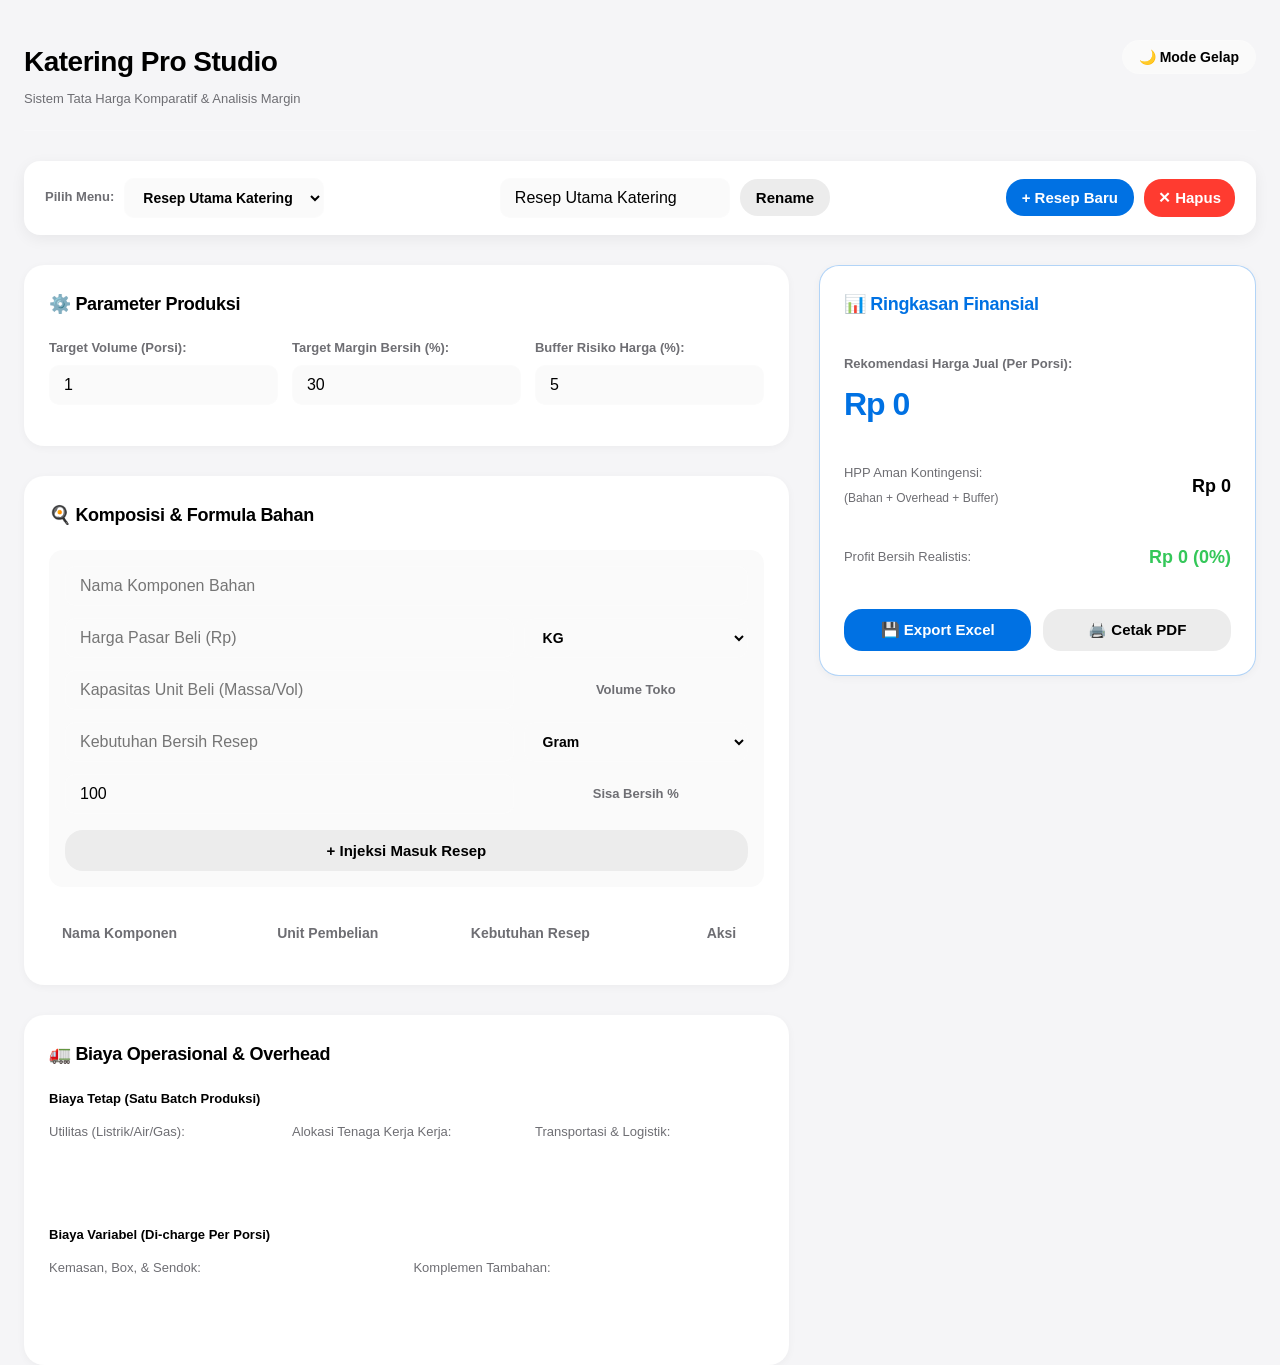
==== CATERING TOOLS/index.html @ 93f97143 "Add files via upload" ====
﻿<!DOCTYPE html>
<html lang="id">
<head>
    <meta charset="UTF-8">
    <meta name="viewport" content="width=device-width, initial-scale=1.0">
    <title>Katering Pro - Pricing Studio</title>
    
    <link rel="stylesheet" href="core.css">
    <link rel="manifest" href="manifest.json">
    <meta name="theme-color" content="#0071e3"> 
    
    <style>
        /* ======================================================================
           MINIMALIST ENTERPRISE LAYOUT & THEME ENGINE (CTO ARCHITECTURE)
           ====================================================================== */
        
        /* DARK MODE VARIABLES INJECTION */
        :root.dark-theme {
            --ios-bg-primary: #000000;
            --ios-bg-secondary: #1c1c1e;
            --ios-bg-tertiary: #2c2c2e;
            --ios-text-primary: #ffffff;
            --ios-text-secondary: #8e8e93;
            --glass-border: rgba(255,255,255,0.1);
            --shadow-sm: 0 2px 8px rgba(0,0,0,0.6);
            --shadow-xs: 0 1px 4px rgba(0,0,0,0.5);
            color-scheme: dark;
        }

        /* ENGINE ANTI-FLASH (Berjalan sebelum DOM selesai) */
        <script>
            const savedTheme = localStorage.getItem('katering-theme');
            const systemDark = window.matchMedia('(prefers-color-scheme: dark)').matches;
            if (savedTheme === 'dark' || (!savedTheme && systemDark)) {
                document.documentElement.classList.add('dark-theme');
            }
        </script>

        body { 
            background-color: var(--ios-bg-primary);
            color: var(--ios-text-primary);
            font-family: -apple-system, BlinkMacSystemFont, "Segoe UI", Roboto, Helvetica, Arial, sans-serif;
            padding-bottom: 40px; 
            margin: 0;
            transition: background-color 0.3s ease, color 0.3s ease;
        }
        
        header { 
            display: flex;
            justify-content: space-between;
            align-items: flex-start;
            padding: 40px 0 20px 0;
            border-bottom: 1px solid var(--glass-border);
            margin-bottom: 30px;
        }
        
        main { 
            max-width: 1280px; 
            margin: 0 auto; 
            padding: 0 24px; 
        }

        /* THEME TOGGLE BUTTON */
        .theme-toggle {
            background: var(--ios-bg-tertiary);
            border: 1px solid var(--glass-border);
            color: var(--ios-text-primary);
            padding: 8px 16px;
            border-radius: 20px;
            cursor: pointer;
            font-weight: 600;
            font-size: 14px;
            display: flex;
            align-items: center;
            gap: 6px;
            transition: all 0.2s ease;
        }
        .theme-toggle:hover {
            opacity: 0.8;
            border-color: var(--ios-accent);
        }

        /* MANAGED MULTI-RECIPE TOOLBAR */
        .recipe-control-bar { 
            background: var(--ios-bg-secondary); 
            padding: 16px 20px; 
            border-radius: 16px; 
            margin-bottom: 30px; 
            box-shadow: var(--shadow-sm);
            display: flex; 
            flex-wrap: wrap; 
            gap: 16px; 
            align-items: center; 
            justify-content: space-between;
            border: 1px solid var(--glass-border);
            transition: all 0.3s ease;
        }
        
        .flex-cluster { 
            display: flex; 
            gap: 10px; 
            align-items: center; 
        }
        
        .select-ios { 
            padding: 10px 14px; 
            border-radius: 10px; 
            border: 1px solid var(--glass-border); 
            background: var(--ios-bg-tertiary); 
            font-weight: 600;
            font-size: 14px;
            color: var(--ios-text-primary);
            outline: none;
            cursor: pointer;
            transition: all 0.2s ease;
        }
        .select-ios:focus {
            border-color: var(--ios-accent);
        }

        /* ASYMMETRIC APP WORKSPACE (16:9 STRATEGY) */
        .app-workspace {
            display: grid;
            grid-template-columns: 1.4fr 0.8fr;
            gap: 30px;
            align-items: start;
        }

        .left-data-track {
            display: flex;
            flex-direction: column;
            gap: 30px;
        }

        .right-dashboard-track {
            position: sticky;
            top: 30px;
        }

        /* RE-ARCHITECTED ELEMENTS */
        .card {
            background: var(--ios-bg-secondary);
            border-radius: 20px;
            padding: 24px;
            box-shadow: var(--shadow-xs);
            border: 1px solid var(--glass-border);
            transition: all 0.3s ease;
        }

        .card-title {
            font-size: 18px;
            font-weight: 700;
            letter-spacing: -0.3px;
            margin-top: 0;
            margin-bottom: 20px;
            color: var(--ios-text-primary);
            display: flex;
            align-items: center;
            gap: 8px;
        }

        .form-group { 
            display: flex; 
            flex-direction: column; 
            gap: 6px; 
            margin-bottom: 16px; 
        }
        
        .form-bahan { 
            display: flex;
            flex-direction: column;
            gap: 12px; 
            margin-bottom: 20px; 
            background: var(--ios-bg-tertiary);
            padding: 16px;
            border-radius: 14px;
            transition: all 0.3s ease;
        }

        .input-row-grid {
            display: grid;
            grid-template-columns: 2fr 1fr;
            gap: 10px;
        }
        
        /* DATA TABLE RESPONSIVE ENGINE */
        .table-container {
            overflow-x: auto;
            margin-top: 15px;
            border-radius: 12px;
            border: 1px solid var(--glass-border);
        }

        table { 
            width: 100%; 
            border-collapse: collapse; 
            font-size: 14px; 
            background: var(--ios-bg-secondary);
        }
        
        th, td { 
            padding: 14px 12px; 
            text-align: left; 
            border-bottom: 1px solid var(--glass-border); 
        }
        
        th { 
            font-weight: 600; 
            color: var(--ios-text-secondary);
        }

        /* FIX INPUT TEXT WARNA DI DARK MODE */
        input.input {
            background: var(--ios-bg-tertiary);
            color: var(--ios-text-primary);
            border: 1px solid var(--glass-border);
            padding: 10px 14px;
            border-radius: 10px;
            outline: none;
            transition: border-color 0.2s;
        }
        input.input:focus { border-color: var(--ios-accent); }
        
        /* FINANCIAL METRICS DISPLAY */
        .metric-block {
            padding: 16px 0;
            border-bottom: 1px solid var(--glass-border);
        }
        .metric-block:last-of-type {
            border-bottom: none;
        }
        
        .hasil-text { 
            font-size: 32px; 
            font-weight: 800; 
            color: var(--ios-accent); 
            letter-spacing: -1px;
            margin-top: 4px;
        }
        
        .action-btn { 
            border: none; 
            padding: 8px 12px; 
            border-radius: 8px; 
            cursor: pointer; 
            font-size: 13px; 
            font-weight: 600;
            transition: opacity 0.2s;
        }
        .action-btn:hover { opacity: 0.8; }
        .btn-edit { background-color: var(--ios-warning); color: white; margin-right: 4px; }
        .btn-delete { background-color: var(--ios-danger); color: white; }

        /* GRID INPUT SPESIFIK OVERHEAD */
        .overhead-subgrid {
            display: grid;
            grid-template-columns: repeat(auto-fit, minmax(200px, 1fr));
            gap: 14px;
        }
        
        /* RESPONSIVE ENGINE */
        @media (max-width: 992px) {
            .app-workspace { grid-template-columns: 1fr; gap: 24px; }
            .right-dashboard-track { position: static; }
        }

        @media (max-width: 600px) {
            header { flex-direction: column; gap: 15px; padding: 30px 0 15px 0; margin-bottom: 15px; }
            main { padding: 0 16px; }
            .recipe-control-bar { padding: 12px; border-radius: 12px; gap: 10px; }
            .flex-cluster { width: 100%; justify-content: space-between; }
            .flex-cluster input { flex: 1; }
            .card { padding: 16px; border-radius: 16px; }
            .hasil-text { font-size: 26px; }
        }

        /* STYLE PRINT REPORT UTUH */
        @media print {
            body { background: white; color: black; }
            header, .recipe-control-bar, .left-data-track, #btnTambahBahan, .btn, .action-btn, .form-bahan, .theme-toggle {
                display: none !important;
            }
            .right-dashboard-track { position: static; width: 100% !important; }
            .card { border: none !important; box-shadow: none !important; padding: 0 !important; background: white !important; }
            .print-report-view { display: block !important; }
            table { width: 100% !important; border: 1px solid #000; margin-top: 15px; background: white !important;}
            th, td { border: 1px solid #000 !important; padding: 8px !important; color: black !important; }
        }
        .print-report-view { display: none; }
    </style>
</head>
<body>

    <main>
        <header>
            <div>
                <h1 class="h1" style="margin: 0 0 4px 0; font-size: 28px; font-weight: 800; letter-spacing: -0.5px;">Katering Pro Studio</h1>
                <p class="caption" style="margin: 0; color: var(--ios-text-secondary);">Sistem Tata Harga Komparatif & Analisis Margin</p>
            </div>
            <button class="theme-toggle" onclick="toggleThemeCore()" id="btnThemeToggle">
                🌙 Mode Gelap
            </button>
        </header>

        <div class="recipe-control-bar" id="recipeBar">
            <div class="flex-cluster">
                <span class="caption" style="font-weight: 700; color: var(--ios-text-secondary);">Pilih Menu:</span>
                <select id="recipeSelector" class="select-ios" onchange="switchRecipeUI()"></select>
            </div>
            <div class="flex-cluster">
                <input type="text" id="recipeNameInput" class="input" placeholder="Ganti nama resep" style="margin-bottom: 0;">
                <button class="btn btn-secondary tap" onclick="renameRecipeUI()" style="padding: 10px 16px;">Rename</button>
            </div>
            <div class="flex-cluster">
                <button class="btn btn-primary tap" onclick="createNewRecipeUI()" style="padding: 10px 16px;">+ Resep Baru</button>
                <button class="btn tap" style="background: var(--ios-danger); color:white; padding: 10px 14px;" onclick="deleteRecipeUI()">✕ Hapus</button>
            </div>
        </div>

        <div class="app-workspace">
            
            <div class="left-data-track">
                <section id="konfigurasi" class="card">
                    <h2 class="card-title">⚙️ Parameter Produksi</h2>
                    <div class="overhead-subgrid">
                        <div class="form-group">
                            <label class="caption" style="font-weight: 600;">Target Volume (Porsi):</label>
                            <input type="number" class="input" id="inputPorsi" value="1" min="1" oninput="updateConfigLive()">
                        </div>
                        <div class="form-group">
                            <label class="caption" style="font-weight: 600;">Target Margin Bersih (%):</label>
                            <input type="number" class="input" id="inputMargin" value="30" min="0" oninput="updateConfigLive()">
                        </div>
                        <div class="form-group">
                            <label class="caption" style="font-weight: 600;">Buffer Risiko Harga (%):</label>
                            <input type="number" class="input" id="inputBuffer" value="5" min="0" oninput="updateConfigLive()">
                        </div>
                    </div>
                </section>

                <section id="bahan-baku" class="card">
                    <h2 class="card-title">🍳 Komposisi & Formula Bahan</h2>
                    <div class="form-bahan">
                        <div class="form-group" style="margin-bottom: 0;">
                            <input type="text" class="input" id="namaBahan" placeholder="Nama Komponen Bahan">
                        </div>
                        <div class="input-row-grid">
                            <input type="number" class="input" id="hargaBeli" placeholder="Harga Pasar Beli (Rp)" style="margin-bottom: 0;">
                            <select id="satuanBeli" class="select-ios">
                                <option value="kg">KG</option>
                                <option value="gr">Gram</option>
                                <option value="l">Liter</option>
                                <option value="ml">ML</option>
                                <option value="pcs">Pcs</option>
                            </select>
                        </div>
                        <div class="input-row-grid">
                            <input type="number" class="input" id="beratBeli" placeholder="Kapasitas Unit Beli (Massa/Vol)" style="margin-bottom: 0;">
                            <span class="caption" style="align-self: center; font-weight: 700; text-align: center; color: var(--ios-text-secondary);">Volume Toko</span>
                        </div>
                        <div class="input-row-grid">
                            <input type="number" class="input" id="beratDipakai" placeholder="Kebutuhan Bersih Resep" style="margin-bottom: 0;">
                            <select id="satuanPakai" class="select-ios">
                                <option value="gr">Gram</option>
                                <option value="kg">KG</option>
                                <option value="ml">ML</option>
                                <option value="l">Liter</option>
                                <option value="pcs">Pcs</option>
                            </select>
                        </div>
                        <div class="input-row-grid">
                            <input type="number" class="input" id="yieldBahan" placeholder="Yield Faktor (%)" value="100" style="margin-bottom: 0;">
                            <span class="caption" style="align-self: center; font-weight: 700; text-align: center; color: var(--ios-text-secondary);">Sisa Bersih %</span>
                        </div>
                        <button class="btn btn-secondary tap" onclick="tambahBahanUI()" id="btnTambahBahan" style="padding: 12px; font-weight: 700; margin-top: 4px;">+ Injeksi Masuk Resep</button>
                    </div>
                    
                    <div class="table-container">
                        <table>
                            <thead>
                                <tr>
                                    <th>Nama Komponen</th>
                                    <th>Unit Pembelian</th>
                                    <th>Kebutuhan Resep</th>
                                    <th style="text-align: center;">Aksi</th>
                                </tr>
                            </thead>
                            <tbody id="listBahanBody"></tbody>
                        </table>
                    </div>
                </section>

                <section id="overhead" class="card">
                    <h2 class="card-title">🚛 Biaya Operasional & Overhead</h2>
                    <div style="margin-bottom: 20px;">
                        <p class="caption" style="font-weight: 700; color: var(--ios-text-primary); margin-bottom: 12px;">Biaya Tetap (Satu Batch Produksi)</p>
                        <div class="overhead-subgrid">
                            <div class="form-group">
                                <label class="caption">Utilitas (Listrik/Air/Gas):</label>
                                <input type="number" class="input" id="ovhListrik" oninput="updateOverheadLive()">
                            </div>
                            <div class="form-group">
                                <label class="caption">Alokasi Tenaga Kerja Kerja:</label>
                                <input type="number" class="input" id="ovhTenaga" oninput="updateOverheadLive()">
                            </div>
                            <div class="form-group">
                                <label class="caption">Transportasi & Logistik:</label>
                                <input type="number" class="input" id="ovhTransport" oninput="updateOverheadLive()">
                            </div>
                        </div>
                    </div>
                    <div>
                        <p class="caption" style="font-weight: 700; color: var(--ios-text-primary); margin-bottom: 12px;">Biaya Variabel (Di-charge Per Porsi)</p>
                        <div class="overhead-subgrid">
                            <div class="form-group">
                                <label class="caption">Kemasan, Box, & Sendok:</label>
                                <input type="number" class="input" id="ovhKemasan" oninput="updateOverheadLive()">
                            </div>
                            <div class="form-group">
                                <label class="caption">Komplemen Tambahan:</label>
                                <input type="number" class="input" id="ovhLain" oninput="updateOverheadLive()">
                            </div>
                        </div>
                    </div>
                </section>
                
            </div>

            <div class="right-dashboard-track">
                <section id="dashboard-hasil" class="card" style="border: 1px solid rgba(0, 113, 227, 0.3);">
                    <h2 class="card-title" style="color: var(--ios-accent);">📊 Ringkasan Finansial</h2>
                    <div class="metric-block">
                        <p class="caption" style="margin: 0; font-weight: 600;">Rekomendasi Harga Jual (Per Porsi):</p>
                        <div id="hasilHargaJual" class="hasil-text">Rp 0</div>
                    </div>
                    <div class="metric-block" style="display: flex; justify-content: space-between; align-items: center;">
                        <div>
                            <p class="caption" style="margin: 0;">HPP Aman Kontingensi:</p>
                            <span style="font-size: 12px; color: var(--ios-text-secondary);">(Bahan + Overhead + Buffer)</span>
                        </div>
                        <div id="hasilHPPAman" style="font-size: 18px; font-weight: 700; color: var(--ios-text-primary);">Rp 0</div>
                    </div>
                    <div class="metric-block" style="display: flex; justify-content: space-between; align-items: center;">
                        <p class="caption" style="margin: 0;">Profit Bersih Realistis:</p>
                        <div id="hasilProfit" style="font-size: 18px; font-weight: 700; color: var(--ios-success);">Rp 0</div>
                    </div>
                    <div style="display: grid; grid-template-columns: 1fr 1fr; gap: 12px; margin-top: 20px;">
                        <button class="btn btn-primary tap" onclick="AppController.exportKeExcel()" style="padding: 12px; font-weight: 600;">💾 Export Excel</button>
                        <button class="btn btn-secondary tap" onclick="triggerPDFPrint()" style="padding: 12px; font-weight: 600;">🖨️ Cetak PDF</button>
                    </div>

                    <div class="print-report-view">
                        <hr style="border: 1px dashed #000; margin: 30px 0 20px 0;">
                        <h2 style="font-size: 20px; font-weight: 800; margin: 0 0 4px 0;">LAPORAN REKOMENDASI PRICING</h2>
                        <p id="pName" style="margin: 4px 0; font-weight: 600;"></p>
                        <p id="pTarget" style="margin: 4px 0; color: #333;"></p>
                        <table>
                            <thead>
                                <tr>
                                    <th>Komponen Baku</th>
                                    <th>Kebutuhan Bersih</th>
                                    <th>Subtotal Cost</th>
                                </tr>
                            </thead>
                            <tbody id="printTableBody"></tbody>
                        </table>
                    </div>
                </section>
            </div>
            
        </div>
    </main>

    <script src="script.js"></script>
    
    <script>
        function updateThemeButtonUI() {
            const isDark = document.documentElement.classList.contains('dark-theme');
            document.getElementById('btnThemeToggle').innerHTML = isDark ? '☀️ Mode Terang' : '🌙 Mode Gelap';
        }

        function toggleThemeCore() {
            const isDark = document.documentElement.classList.toggle('dark-theme');
            localStorage.setItem('katering-theme', isDark ? 'dark' : 'light');
            updateThemeButtonUI();
        }

        // Initialize button text on DOM Load
        window.addEventListener('DOMContentLoaded', updateThemeButtonUI);
    </script>

    <script>
        function updateConfigLive() {
            AppController.updateKonfigurasi('targetPorsi', document.getElementById('inputPorsi').value);
            AppController.updateKonfigurasi('margin', document.getElementById('inputMargin').value);
            AppController.updateKonfigurasi('buffer', document.getElementById('inputBuffer').value);
            renderHasil();
        }

        function updateOverheadLive() {
            AppController.updateOverhead('tetap', 'listrikGas', document.getElementById('ovhListrik').value);
            AppController.updateOverhead('tetap', 'tenagaKerja', document.getElementById('ovhTenaga').value);
            AppController.updateOverhead('tetap', 'transport', document.getElementById('ovhTransport').value);
            AppController.updateOverhead('variabel', 'kemasan', document.getElementById('ovhKemasan').value);
            AppController.updateOverhead('variabel', 'lainLain', document.getElementById('ovhLain').value);
            renderHasil();
        }

        function syncRecipeSelectors() {
            const selector = document.getElementById('recipeSelector');
            selector.innerHTML = '';
            AppState.recipes.forEach(r => {
                const opt = document.createElement('option');
                opt.value = r.id;
                opt.innerText = r.namaResep;
                if(r.id === AppState.currentRecipeId) opt.selected = true;
                selector.appendChild(opt);
            });
            const active = CateringEngine.getLiveRecipe();
            document.getElementById('recipeNameInput').value = active.namaResep;
        }

        async function switchRecipeUI() {
            const id = document.getElementById('recipeSelector').value;
            await AppController.pindahResep(id);
            loadActiveRecipeToForm();
        }

        async function createNewRecipeUI() {
            const nama = prompt("Masukkan Nama Menu/Resep Baru:");
            if(!nama) return;
            await AppController.tambahResepBaru(nama);
            loadActiveRecipeToForm();
        }

        async function renameRecipeUI() {
            const nama = document.getElementById('recipeNameInput').value;
            if(!nama) return alert("Nama resep tidak boleh kosong!");
            await AppController.ubahNamaResepAktif(nama);
            syncRecipeSelectors();
        }

        async function deleteRecipeUI() {
            if(confirm("Yakin ingin menghapus seluruh data resep ini? Data tidak bisa dikembalikan.")) {
                await AppController.hapusResepAktif();
                loadActiveRecipeToForm();
            }
        }

        function loadActiveRecipeToForm() {
            const r = CateringEngine.getLiveRecipe();
            
            document.getElementById('inputPorsi').value = r.konfigurasi.targetPorsi;
            document.getElementById('inputMargin').value = r.konfigurasi.margin;
            document.getElementById('inputBuffer').value = r.konfigurasi.buffer;
            
            document.getElementById('ovhListrik').value = r.overhead.tetap.listrikGas;
            document.getElementById('ovhTenaga').value = r.overhead.tetap.tenagaKerja;
            document.getElementById('ovhTransport').value = r.overhead.tetap.transport;
            document.getElementById('ovhKemasan').value = r.overhead.variabel.kemasan;
            document.getElementById('ovhLain').value = r.overhead.variabel.lainLain;

            syncRecipeSelectors();
            renderTabelBahan();
            renderHasil();
        }

        function renderTabelBahan() {
            const tbody = document.getElementById('listBahanBody');
            tbody.innerHTML = '';
            const r = CateringEngine.getLiveRecipe();

            r.bahanBaku.forEach(item => {
                const subtotal = CateringEngine.hitungSubtotalBahan(item);
                const tr = document.createElement('tr');
                tr.innerHTML = `
                    <td><strong>${item.nama}</strong><br><span style="font-size:12px; color:var(--ios-accent); font-weight:600;">Cost: ${Utils.formatRupiah(subtotal)}</span></td>
                    <td class="caption">${Utils.formatRupiah(item.hargaBeli)}<br>/ ${item.beratBeli} ${item.satuanBeli.toUpperCase()}</td>
                    <td class="caption">${item.beratDipakai} ${item.satuanPakai.toUpperCase()}<br>Yield ${item.yieldFactor}%</td>
                    <td style="text-align:center; vertical-align:middle;">
                        <button onclick="editBahanUI('${item.id}')" class="action-btn btn-edit tap">✎</button>
                        <button onclick="hapusBahanUI('${item.id}')" class="action-btn btn-delete tap">✕</button>
                    </td>
                `;
                tbody.appendChild(tr);
            });
        }

        async function tambahBahanUI() {
            const nama = document.getElementById('namaBahan').value;
            const hrg = document.getElementById('hargaBeli').value;
            const beratBeli = document.getElementById('beratBeli').value;
            const satBeli = document.getElementById('satuanBeli').value;
            const beratPakai = document.getElementById('beratDipakai').value;
            const satPakai = document.getElementById('satuanPakai').value;
            const yld = document.getElementById('yieldBahan').value;

            if(!nama || hrg <= 0 || beratBeli <= 0 || beratPakai <= 0) return alert("Lengkapi data form secara valid!");

            await AppController.tambahBahanBaku(nama, hrg, beratBeli, satBeli, beratPakai, satPakai, yld);
            
            document.getElementById('namaBahan').value = '';
            document.getElementById('hargaBeli').value = '';
            document.getElementById('beratBeli').value = '';
            document.getElementById('beratDipakai').value = '';
            document.getElementById('yieldBahan').value = '100';

            renderTabelBahan();
            renderHasil();
        }

        async function hapusBahanUI(id) {
            await AppController.hapusBahanBaku(id);
            renderTabelBahan();
            renderHasil();
        }

        async function editBahanUI(id) {
            const r = CateringEngine.getLiveRecipe();
            const item = r.bahanBaku.find(b => b.id === id);
            if(!item) return;

            document.getElementById('namaBahan').value = item.nama;
            document.getElementById('hargaBeli').value = item.hargaBeli;
            document.getElementById('beratBeli').value = item.beratBeli;
            document.getElementById('satuanBeli').value = item.satuanBeli;
            document.getElementById('beratDipakai').value = item.beratDipakai;
            document.getElementById('satuanPakai').value = item.satuanPakai;
            document.getElementById('yieldBahan').value = item.yieldFactor;

            await AppController.hapusBahanBaku(id);
            renderTabelBahan();
            renderHasil();
            document.getElementById('namaBahan').focus();
        }

        function renderHasil() {
            const hasil = CateringEngine.kalkulasiTotal();
            document.getElementById('hasilHargaJual').innerText = Utils.formatRupiah(hasil.hargaJualFinal);
            document.getElementById('hasilHPPAman').innerText = Utils.formatRupiah(hasil.hppAmanPerPorsi);
            document.getElementById('hasilProfit').innerText = Utils.formatRupiah(hasil.profitPerPorsi) + " (" + hasil.persentaseProfitReal + "%)";
        }

        function triggerPDFPrint() {
            const r = CateringEngine.getLiveRecipe();
            document.getElementById('pName').innerText = `Menu Resep: ${r.namaResep}`;
            document.getElementById('pTarget').innerText = `Target Produksi Batch: ${r.konfigurasi.targetPorsi} Porsi`;
            
            const printTbody = document.getElementById('printTableBody');
            printTbody.innerHTML = '';
            r.bahanBaku.forEach(b => {
                const tr = document.createElement('tr');
                tr.innerHTML = `
                    <td><b>${b.nama}</b></td>
                    <td>${b.beratDipakai} ${b.satuanPakai.toUpperCase()} (Yield ${b.yieldFactor}%)</td>
                    <td>${Utils.formatRupiah(CateringEngine.hitungSubtotalBahan(b))}</td>
                `;
                printTbody.appendChild(tr);
            });
            window.print();
        }

        window.onload = async function() {
            await AppController.init();
            loadActiveRecipeToForm();
        };
    </script>
    <script>
        if ('serviceWorker' in navigator) {
            window.addEventListener('load', () => {
                navigator.serviceWorker.register('/sw.js')
                    .then(reg => console.log('Service Worker Standby. Mode Offline Aktif!'))
                    .catch(err => console.error('Service Worker Gagal dimuat.', err));
            });
        }
    </script>
</body>
</html>
---- CATERING TOOLS/core.css ----
﻿/* =========================================================
   CORE ENGINE CSS
   Next Generation UI/UX System Architecture
========================================================= */

/* ==========================
   ROOT DESIGN TOKENS
========================== */

:root{

    /* COLORS */

    --ios-bg-primary:#f5f5f7;
    --ios-bg-secondary:#ffffff;
    --ios-bg-tertiary:#fafafa;

    --ios-text-primary:#000000;
    --ios-text-secondary:#6e6e73;
    --ios-text-muted:#9b9b9f;

    --ios-accent:#0071e3;
    --ios-accent-hover:#1a82f0;

    --ios-success:#34c759;
    --ios-warning:#ff9500;
    --ios-danger:#ff3b30;

    /* GLASS */

    --glass-bg:rgba(255,255,255,0.45);
    --glass-border:rgba(255,255,255,0.18);
    --glass-blur:25px;

    /* SHADOW */

    --shadow-xs:0 2px 8px rgba(0,0,0,0.04);
    --shadow-sm:0 4px 15px rgba(0,0,0,0.06);
    --shadow-md:0 8px 24px rgba(0,0,0,0.08);
    --shadow-lg:0 15px 40px rgba(0,0,0,0.12);

    /* BORDER */

    --radius-xs:8px;
    --radius-sm:14px;
    --radius-md:22px;
    --radius-lg:30px;
    --radius-xl:42px;

    /* ANIMATION */

    --speed-fast:120ms;
    --speed-normal:260ms;
    --speed-slow:500ms;

    --ease-fluid:cubic-bezier(0.25,0.8,0.25,1);

}

/* ==========================
   DARK MODE ENGINE
========================== */

[data-theme="dark"]{

    --ios-bg-primary:#000000;
    --ios-bg-secondary:#121212;
    --ios-bg-tertiary:#1a1a1a;

    --ios-text-primary:#ffffff;
    --ios-text-secondary:#b0b0b5;
    --ios-text-muted:#7d7d82;

    --glass-bg:rgba(30,30,30,0.4);

}

/* ==========================
   RESET ENGINE
========================== */

*{
    margin:0;
    padding:0;
    box-sizing:border-box;
    -webkit-tap-highlight-color:transparent;
}

body{

    background:var(--ios-bg-primary);
    color:var(--ios-text-primary);

    font-family:
    Inter,
    SF Pro Display,
    -apple-system,
    BlinkMacSystemFont,
    sans-serif;

    line-height:1.6;
}

/* ==========================
   TYPOGRAPHY ENGINE
========================== */

.h1{
    font-size:48px;
    font-weight:700;
    letter-spacing:-1px;
}

.h2{
    font-size:36px;
    font-weight:650;
}

.h3{
    font-size:28px;
    font-weight:600;
}

.body-large{
    font-size:18px;
}

.body{
    font-size:16px;
}

.caption{
    font-size:13px;
    color:var(--ios-text-secondary);
}

/* ==========================
   GLASSMORPHISM ENGINE
========================== */

.glass{

    background:var(--glass-bg);

    backdrop-filter:
    blur(var(--glass-blur))
    saturate(180%);

    -webkit-backdrop-filter:
    blur(var(--glass-blur))
    saturate(180%);

    border:1px solid var(--glass-border);

    box-shadow:var(--shadow-md);

}

/* ==========================
   CARD SYSTEM
========================== */

.card{

    background:var(--ios-bg-secondary);

    border-radius:var(--radius-md);

    padding:24px;

    box-shadow:var(--shadow-sm);

    transition:all var(--speed-normal) var(--ease-fluid);

}

.card:hover{

    transform:translateY(-3px);

    box-shadow:var(--shadow-lg);

}

/* ==========================
   BUTTON ENGINE
========================== */

.btn{

    border:none;
    cursor:pointer;

    padding:14px 24px;

    border-radius:18px;

    font-size:15px;
    font-weight:600;

    transition:all 220ms ease;

}

.btn-primary{

    background:var(--ios-accent);
    color:white;

}

.btn-primary:hover{

    background:var(--ios-accent-hover);

    transform:scale(0.98);

}

.btn-secondary{

    background:#ececec;

    color:black;

}

.btn-pill{

    border-radius:999px;

}

/* ==========================
   INPUT ENGINE
========================== */

.input{

    width:100%;

    border:none;

    padding:18px;

    font-size:16px;

    border-radius:18px;

    background:rgba(255,255,255,0.7);

    backdrop-filter:blur(10px);

    transition:all .2s ease;

}

.input:focus{

    outline:none;

    box-shadow:0 0 0 3px rgba(0,113,227,.2);

}

/* ==========================
   NAVIGATION SYSTEM
========================== */

.navbar{

    position:fixed;

    top:0;
    left:0;
    right:0;

    height:72px;

    padding:0 24px;

    display:flex;

    align-items:center;
    justify-content:space-between;

    backdrop-filter:blur(30px);

    background:rgba(255,255,255,.65);

    z-index:9999;

}

/* ==========================
   FLOATING ACTION
========================== */

.fab{

    position:fixed;

    right:30px;
    bottom:30px;

    width:65px;
    height:65px;

    border-radius:50%;

    background:var(--ios-accent);

    display:flex;
    align-items:center;
    justify-content:center;

    box-shadow:var(--shadow-lg);

}

/* ==========================
   MODAL SYSTEM
========================== */

.modal{

    position:fixed;
    inset:0;

    display:flex;

    justify-content:center;
    align-items:center;

    background:rgba(0,0,0,.35);

    backdrop-filter:blur(20px);

    opacity:0;
    pointer-events:none;

    transition:all .3s ease;

}

.modal.active{

    opacity:1;
    pointer-events:auto;

}

.modal-content{

    width:500px;

    background:white;

    border-radius:28px;

    padding:35px;

}

/* ==========================
   IOS SWITCH
========================== */

.switch{

    width:54px;
    height:32px;

    background:#d9d9d9;

    border-radius:999px;

    position:relative;

    cursor:pointer;

    transition:.3s;

}

.switch::after{

    content:"";

    width:26px;
    height:26px;

    border-radius:50%;

    background:white;

    position:absolute;

    top:3px;
    left:3px;

    transition:.3s;

}

.switch.active{

    background:#34c759;

}

.switch.active::after{

    left:25px;

}

/* ==========================
   GRID ENGINE
========================== */

.grid{

    display:grid;

    gap:24px;

}

.grid-2{

    grid-template-columns:repeat(2,1fr);

}

.grid-3{

    grid-template-columns:repeat(3,1fr);

}

.grid-4{

    grid-template-columns:repeat(4,1fr);

}

/* ==========================
   SCROLL ENGINE
========================== */

::-webkit-scrollbar{

    width:6px;

}

::-webkit-scrollbar-thumb{

    background:#c2c2c2;

    border-radius:999px;

}

/* ==========================
   LOADING SKELETON
========================== */

.skeleton{

    background:linear-gradient(
        90deg,
        #ececec 25%,
        #f6f6f6 50%,
        #ececec 75%
    );

    background-size:200% 100%;

    animation:skeleton 1.5s infinite;

}

@keyframes skeleton{

    0%{
        background-position:200% 0;
    }

    100%{
        background-position:-200% 0;
    }

}

/* ==========================
   LIQUID MOTION EFFECT
========================== */

.liquid{

    animation:liquidFlow 6s infinite ease-in-out;

}

@keyframes liquidFlow{

    0%{
        transform:translateY(0px);
    }

    50%{
        transform:translateY(-6px);
    }

    100%{
        transform:translateY(0px);
    }

}

/* ==========================
   MICRO INTERACTION
========================== */

.tap{

    transition:transform .15s ease;

}

.tap:active{

    transform:scale(.96);

}

/* ==========================
   NOTIFICATION SYSTEM
========================== */

.toast{

    position:fixed;

    bottom:20px;
    left:50%;

    transform:translateX(-50%);

    padding:18px 28px;

    border-radius:20px;

    background:rgba(20,20,20,.85);

    color:white;

    backdrop-filter:blur(20px);

}

/* ==========================
   IOS TAB BAR
========================== */

.tabbar{

    position:fixed;

    bottom:0;

    left:0;
    right:0;

    height:80px;

    display:flex;

    justify-content:space-around;
    align-items:center;

    backdrop-filter:blur(35px);

    background:rgba(255,255,255,.75);

}

/* ==========================
   RESPONSIVE ENGINE
========================== */

@media(max-width:768px){

    .grid-4,
    .grid-3,
    .grid-2{

        grid-template-columns:1fr;

    }

    .modal-content{

        width:90%;

    }

}

/* ==========================
   IOS DEPTH ENGINE
========================== */

.depth-1{
    box-shadow:0 4px 12px rgba(0,0,0,.05);
}

.depth-2{
    box-shadow:0 8px 20px rgba(0,0,0,.08);
}

.depth-3{
    box-shadow:0 20px 50px rgba(0,0,0,.12);
}

/* ==========================
   BLUR LAYER ENGINE
========================== */

.blur-light{

    backdrop-filter:blur(10px);

}

.blur-medium{

    backdrop-filter:blur(20px);

}

.blur-heavy{

    backdrop-filter:blur(40px);

}
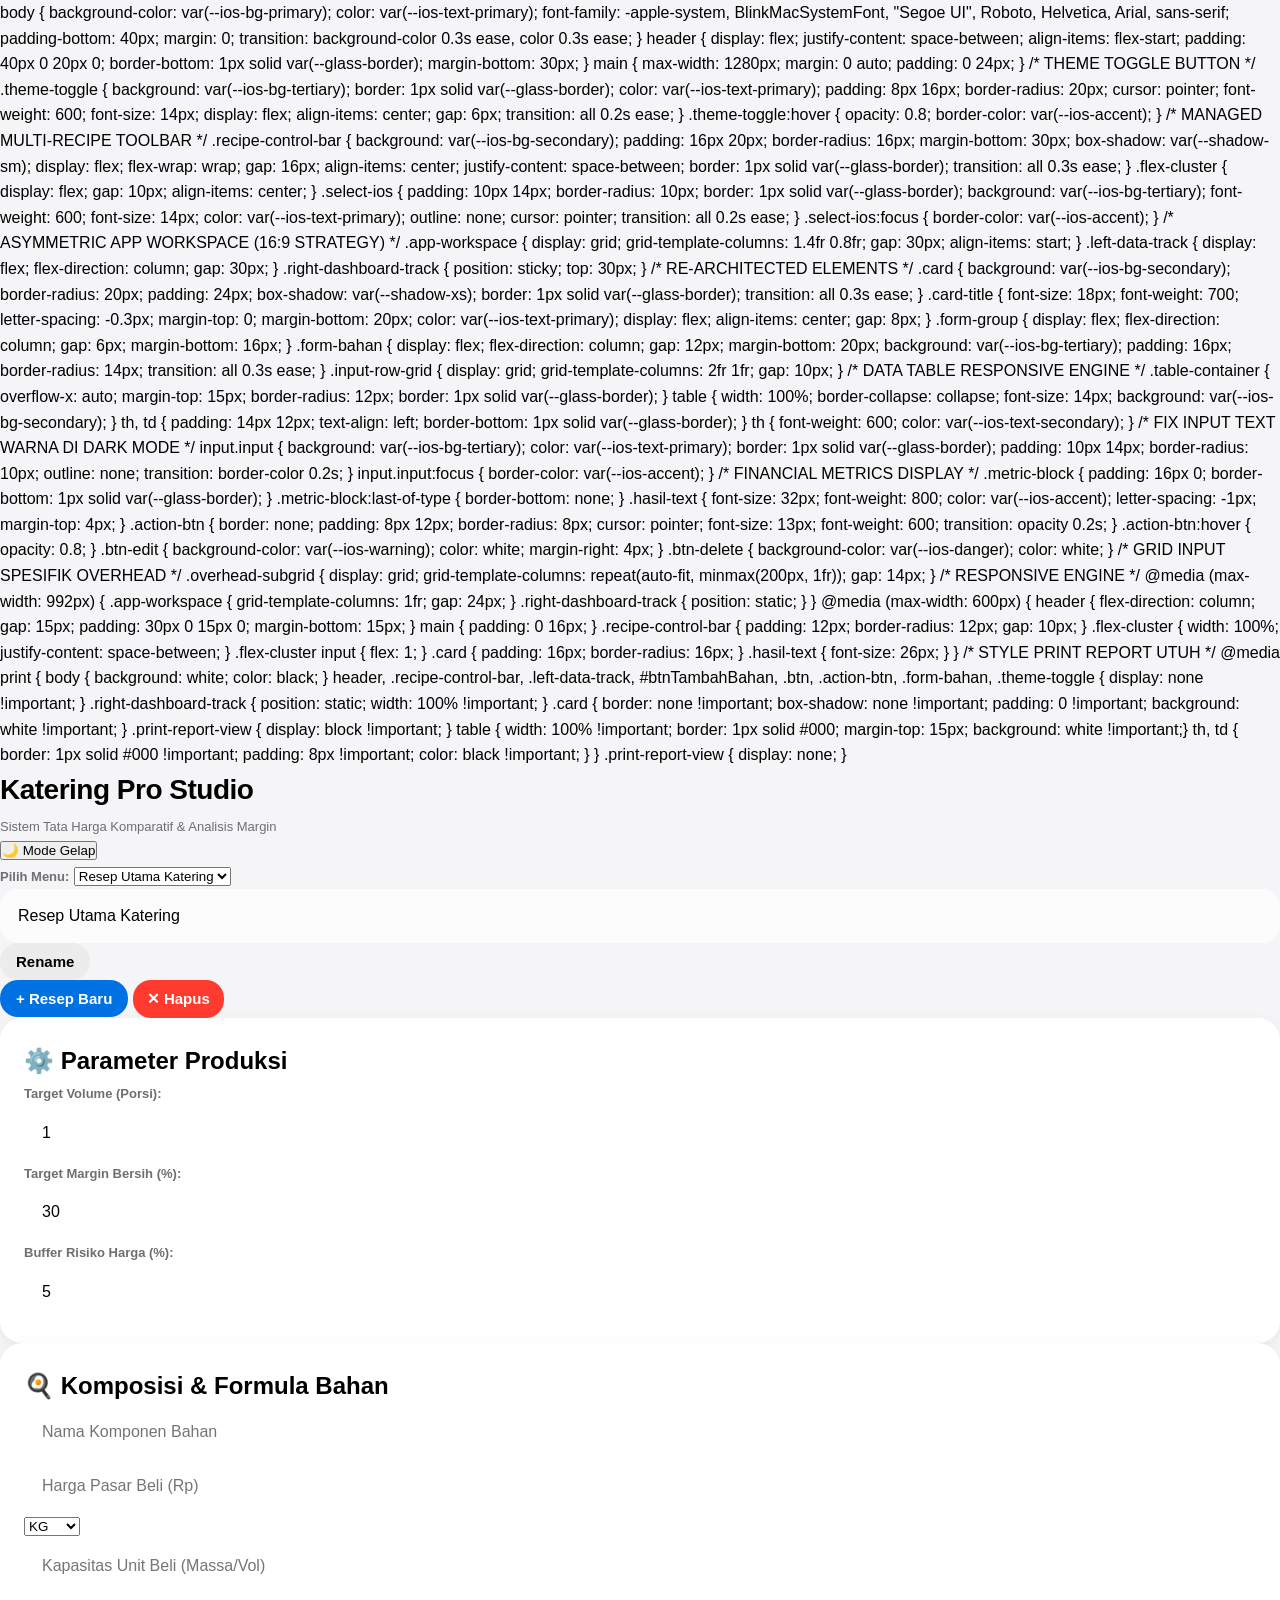
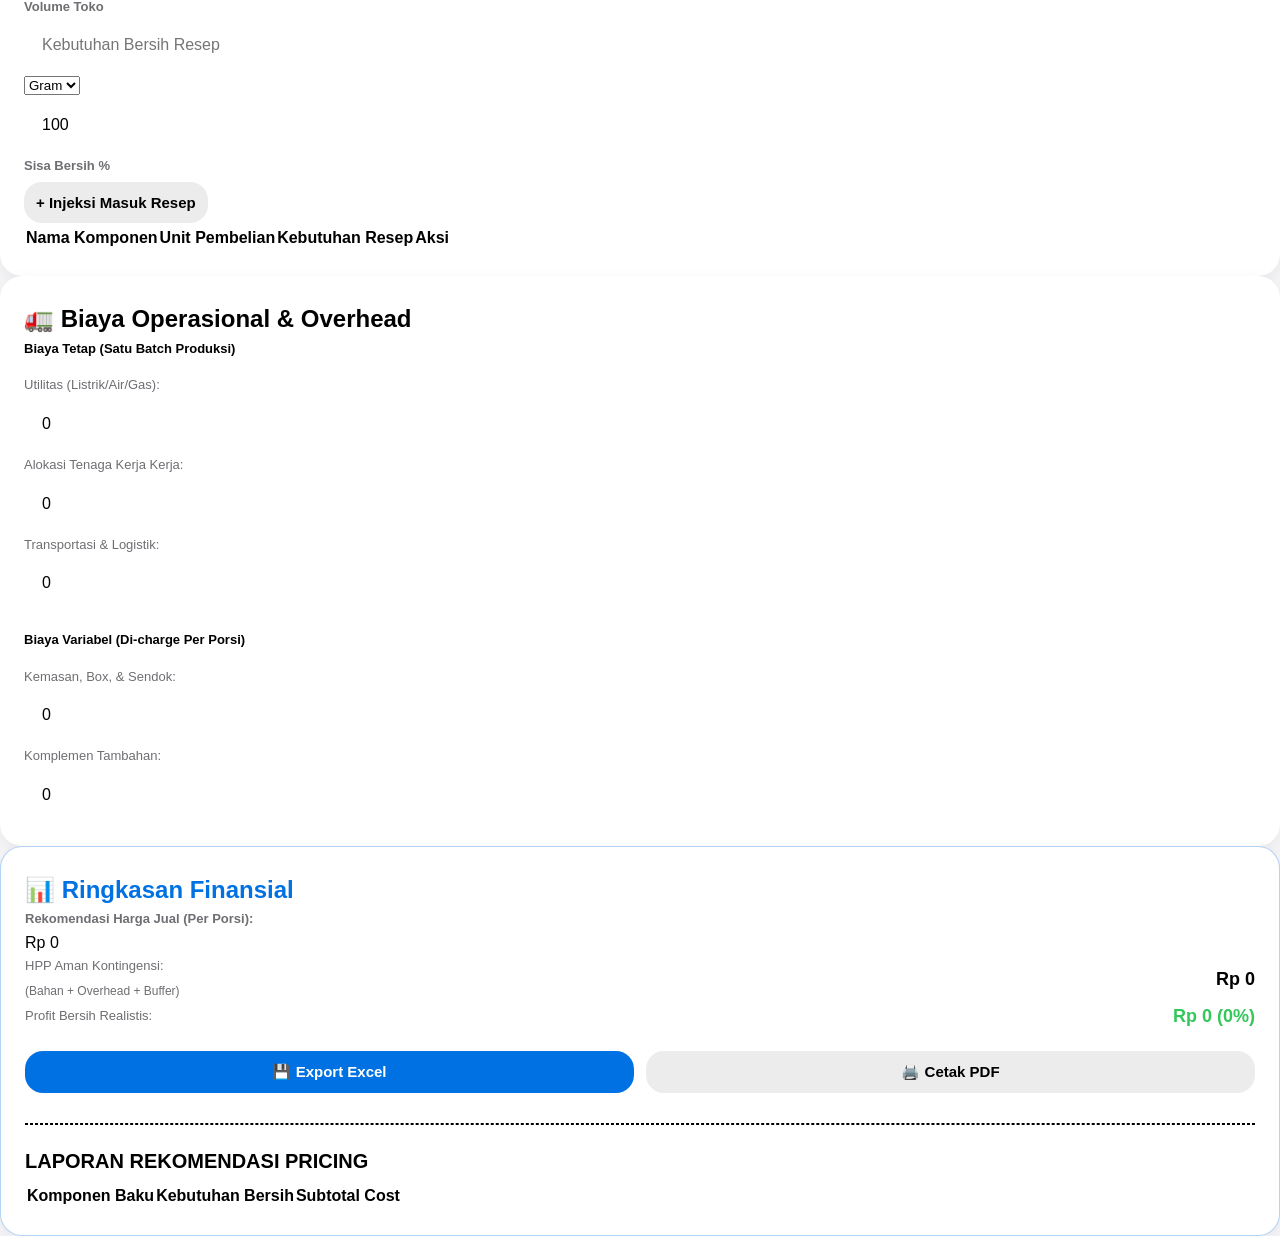
==== commit dc79fa94: "Update index.html" ====
--- a/CATERING TOOLS/index.html
+++ b/CATERING TOOLS/index.html
@@ -15,6 +15,7 @@
            ====================================================================== */
         
         /* DARK MODE VARIABLES INJECTION */
+<style>
         :root.dark-theme {
             --ios-bg-primary: #000000;
             --ios-bg-secondary: #1c1c1e;
@@ -27,13 +28,11 @@
             color-scheme: dark;
         }
 
-        /* ENGINE ANTI-FLASH (Berjalan sebelum DOM selesai) */
-        <script>
-            const savedTheme = localStorage.getItem('katering-theme');
-            const systemDark = window.matchMedia('(prefers-color-scheme: dark)').matches;
-            if (savedTheme === 'dark' || (!savedTheme && systemDark)) {
-                document.documentElement.classList.add('dark-theme');
-            }
+        body { 
+            background-color: var(--ios-bg-primary);
+            /* ... sisa kode CSS body, header, dll bawahnya ... */
+        }
+    </style>
         </script>
 
         body { 
@@ -675,4 +674,4 @@
         }
     </script>
 </body>
-</html>+</html>
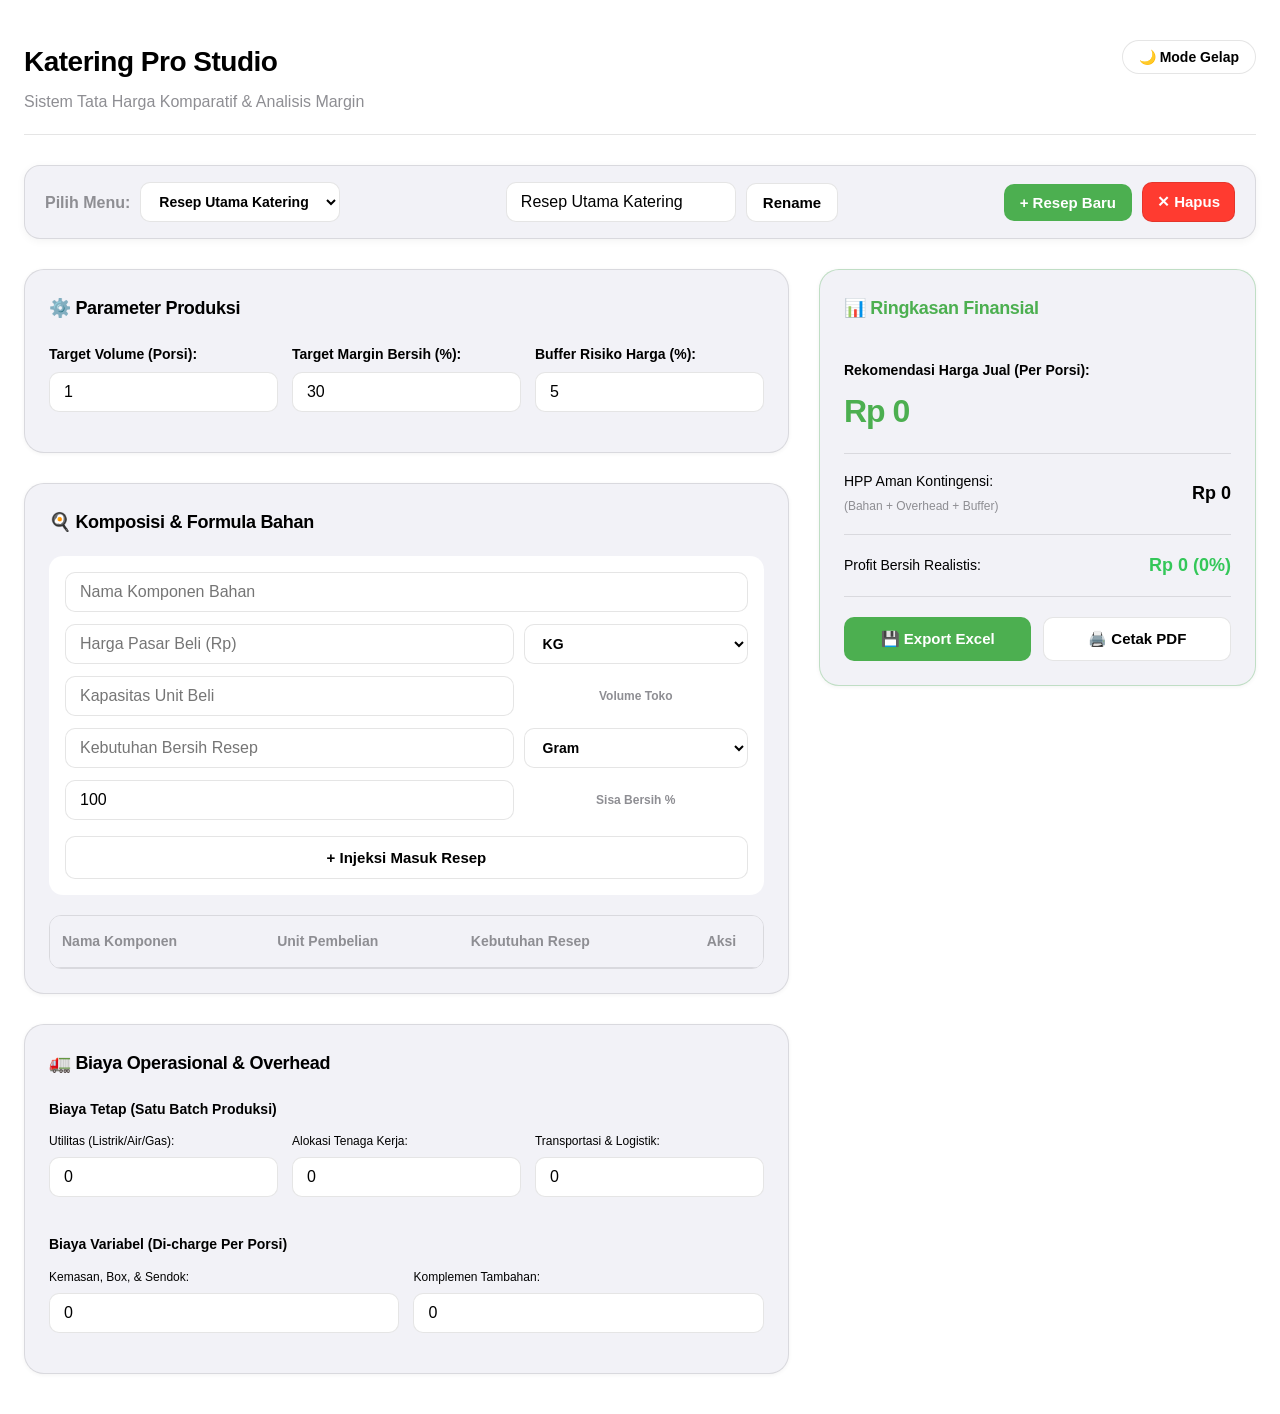
==== commit 7c944c37: "Update index.html" ====
--- a/CATERING TOOLS/index.html
+++ b/CATERING TOOLS/index.html
@@ -1,4 +1,4 @@
-﻿<!DOCTYPE html>
+<!DOCTYPE html>
 <html lang="id">
 <head>
     <meta charset="UTF-8">
@@ -7,15 +7,29 @@
     
     <link rel="stylesheet" href="core.css">
     <link rel="manifest" href="manifest.json">
-    <meta name="theme-color" content="#0071e3"> 
+    <meta name="theme-color" content="#4CAF50"> 
     
     <style>
         /* ======================================================================
-           MINIMALIST ENTERPRISE LAYOUT & THEME ENGINE (CTO ARCHITECTURE)
+           MINIMALIST ENTERPRISE LAYOUT & THEME ENGINE 
            ====================================================================== */
         
+        :root {
+            --ios-bg-primary: #ffffff;
+            --ios-bg-secondary: #f2f2f7;
+            --ios-bg-tertiary: #ffffff;
+            --ios-text-primary: #000000;
+            --ios-text-secondary: #8e8e93;
+            --ios-accent: #4CAF50;
+            --ios-success: #34c759;
+            --ios-warning: #ff9500;
+            --ios-danger: #ff3b30;
+            --glass-border: rgba(0,0,0,0.1);
+            --shadow-sm: 0 2px 8px rgba(0,0,0,0.05);
+            --shadow-xs: 0 1px 4px rgba(0,0,0,0.05);
+        }
+
         /* DARK MODE VARIABLES INJECTION */
-<style>
         :root.dark-theme {
             --ios-bg-primary: #000000;
             --ios-bg-secondary: #1c1c1e;
@@ -27,13 +41,6 @@
             --shadow-xs: 0 1px 4px rgba(0,0,0,0.5);
             color-scheme: dark;
         }
-
-        body { 
-            background-color: var(--ios-bg-primary);
-            /* ... sisa kode CSS body, header, dll bawahnya ... */
-        }
-    </style>
-        </script>
 
         body { 
             background-color: var(--ios-bg-primary);
@@ -136,7 +143,7 @@
             top: 30px;
         }
 
-        /* RE-ARCHITECTED ELEMENTS */
+        /* CARD ELEMENTS */
         .card {
             background: var(--ios-bg-secondary);
             border-radius: 20px;
@@ -208,7 +215,7 @@
             color: var(--ios-text-secondary);
         }
 
-        /* FIX INPUT TEXT WARNA DI DARK MODE */
+        /* INPUT TEXT COMPONENT */
         input.input {
             background: var(--ios-bg-tertiary);
             color: var(--ios-text-primary);
@@ -237,6 +244,19 @@
             margin-top: 4px;
         }
         
+        /* BUTTONS */
+        .btn {
+            background: var(--ios-bg-tertiary);
+            color: var(--ios-text-primary);
+            border: 1px solid var(--glass-border);
+            padding: 10px 16px;
+            border-radius: 10px;
+            font-weight: 600;
+            cursor: pointer;
+        }
+        .btn-primary { background: var(--ios-accent); color: white; border: none; }
+        .btn-secondary { background: var(--ios-bg-tertiary); border: 1px solid var(--glass-border); }
+
         .action-btn { 
             border: none; 
             padding: 8px 12px; 
@@ -250,7 +270,7 @@
         .btn-edit { background-color: var(--ios-warning); color: white; margin-right: 4px; }
         .btn-delete { background-color: var(--ios-danger); color: white; }
 
-        /* GRID INPUT SPESIFIK OVERHEAD */
+        /* OVERHEAD SUBGRID */
         .overhead-subgrid {
             display: grid;
             grid-template-columns: repeat(auto-fit, minmax(200px, 1fr));
@@ -273,7 +293,7 @@
             .hasil-text { font-size: 26px; }
         }
 
-        /* STYLE PRINT REPORT UTUH */
+        /* PRINT REPORT SYSTEM */
         @media print {
             body { background: white; color: black; }
             header, .recipe-control-bar, .left-data-track, #btnTambahBahan, .btn, .action-btn, .form-bahan, .theme-toggle {
@@ -287,51 +307,64 @@
         }
         .print-report-view { display: none; }
     </style>
+
+    <!-- ANTI-FLASH THEME ENGINE JAVASCRIPT (Ditaruh aman di bawah style) -->
+    <script>
+        const savedTheme = localStorage.getItem('katering-theme');
+        const systemDark = window.matchMedia('(prefers-color-scheme: dark)').matches;
+        if (savedTheme === 'dark' || (!savedTheme && systemDark)) {
+            document.documentElement.classList.add('dark-theme');
+        }
+    </script>
 </head>
 <body>
 
     <main>
+        <!-- TOP NAVIGATION & HEADER WITH DARK MODE TOGGLE -->
         <header>
             <div>
-                <h1 class="h1" style="margin: 0 0 4px 0; font-size: 28px; font-weight: 800; letter-spacing: -0.5px;">Katering Pro Studio</h1>
-                <p class="caption" style="margin: 0; color: var(--ios-text-secondary);">Sistem Tata Harga Komparatif & Analisis Margin</p>
+                <h1 style="margin: 0 0 4px 0; font-size: 28px; font-weight: 800; letter-spacing: -0.5px;">Katering Pro Studio</h1>
+                <p style="margin: 0; color: var(--ios-text-secondary);">Sistem Tata Harga Komparatif & Analisis Margin</p>
             </div>
             <button class="theme-toggle" onclick="toggleThemeCore()" id="btnThemeToggle">
                 🌙 Mode Gelap
             </button>
         </header>
 
+        <!-- TOOLBAR MANAJEMEN MULTI-RESEP -->
         <div class="recipe-control-bar" id="recipeBar">
             <div class="flex-cluster">
-                <span class="caption" style="font-weight: 700; color: var(--ios-text-secondary);">Pilih Menu:</span>
+                <span style="font-weight: 700; color: var(--ios-text-secondary);">Pilih Menu:</span>
                 <select id="recipeSelector" class="select-ios" onchange="switchRecipeUI()"></select>
             </div>
             <div class="flex-cluster">
                 <input type="text" id="recipeNameInput" class="input" placeholder="Ganti nama resep" style="margin-bottom: 0;">
-                <button class="btn btn-secondary tap" onclick="renameRecipeUI()" style="padding: 10px 16px;">Rename</button>
+                <button class="btn btn-secondary" onclick="renameRecipeUI()" style="padding: 10px 16px;">Rename</button>
             </div>
             <div class="flex-cluster">
-                <button class="btn btn-primary tap" onclick="createNewRecipeUI()" style="padding: 10px 16px;">+ Resep Baru</button>
-                <button class="btn tap" style="background: var(--ios-danger); color:white; padding: 10px 14px;" onclick="deleteRecipeUI()">✕ Hapus</button>
+                <button class="btn btn-primary" onclick="createNewRecipeUI()" style="padding: 10px 16px;">+ Resep Baru</button>
+                <button class="btn" style="background: var(--ios-danger); color:white; padding: 10px 14px;" onclick="deleteRecipeUI()">✕ Hapus</button>
             </div>
         </div>
 
+        <!-- TWO-TRACK APP WORKSPACE -->
         <div class="app-workspace">
             
+            <!-- TRACK KIRI: MANAGEMENT DATA INPUT -->
             <div class="left-data-track">
                 <section id="konfigurasi" class="card">
                     <h2 class="card-title">⚙️ Parameter Produksi</h2>
                     <div class="overhead-subgrid">
                         <div class="form-group">
-                            <label class="caption" style="font-weight: 600;">Target Volume (Porsi):</label>
+                            <label style="font-weight: 600; font-size: 14px;">Target Volume (Porsi):</label>
                             <input type="number" class="input" id="inputPorsi" value="1" min="1" oninput="updateConfigLive()">
                         </div>
                         <div class="form-group">
-                            <label class="caption" style="font-weight: 600;">Target Margin Bersih (%):</label>
+                            <label style="font-weight: 600; font-size: 14px;">Target Margin Bersih (%):</label>
                             <input type="number" class="input" id="inputMargin" value="30" min="0" oninput="updateConfigLive()">
                         </div>
                         <div class="form-group">
-                            <label class="caption" style="font-weight: 600;">Buffer Risiko Harga (%):</label>
+                            <label style="font-weight: 600; font-size: 14px;">Buffer Risiko Harga (%):</label>
                             <input type="number" class="input" id="inputBuffer" value="5" min="0" oninput="updateConfigLive()">
                         </div>
                     </div>
@@ -344,7 +377,7 @@
                             <input type="text" class="input" id="namaBahan" placeholder="Nama Komponen Bahan">
                         </div>
                         <div class="input-row-grid">
-                            <input type="number" class="input" id="hargaBeli" placeholder="Harga Pasar Beli (Rp)" style="margin-bottom: 0;">
+                            <input type="number" class="input" id="hargaBeli" placeholder="Harga Pasar Beli (Rp)">
                             <select id="satuanBeli" class="select-ios">
                                 <option value="kg">KG</option>
                                 <option value="gr">Gram</option>
@@ -354,11 +387,11 @@
                             </select>
                         </div>
                         <div class="input-row-grid">
-                            <input type="number" class="input" id="beratBeli" placeholder="Kapasitas Unit Beli (Massa/Vol)" style="margin-bottom: 0;">
-                            <span class="caption" style="align-self: center; font-weight: 700; text-align: center; color: var(--ios-text-secondary);">Volume Toko</span>
+                            <input type="number" class="input" id="beratBeli" placeholder="Kapasitas Unit Beli">
+                            <span style="align-self: center; font-weight: 700; text-align: center; color: var(--ios-text-secondary); font-size: 12px;">Volume Toko</span>
                         </div>
                         <div class="input-row-grid">
-                            <input type="number" class="input" id="beratDipakai" placeholder="Kebutuhan Bersih Resep" style="margin-bottom: 0;">
+                            <input type="number" class="input" id="beratDipakai" placeholder="Kebutuhan Bersih Resep">
                             <select id="satuanPakai" class="select-ios">
                                 <option value="gr">Gram</option>
                                 <option value="kg">KG</option>
@@ -368,10 +401,10 @@
                             </select>
                         </div>
                         <div class="input-row-grid">
-                            <input type="number" class="input" id="yieldBahan" placeholder="Yield Faktor (%)" value="100" style="margin-bottom: 0;">
-                            <span class="caption" style="align-self: center; font-weight: 700; text-align: center; color: var(--ios-text-secondary);">Sisa Bersih %</span>
-                        </div>
-                        <button class="btn btn-secondary tap" onclick="tambahBahanUI()" id="btnTambahBahan" style="padding: 12px; font-weight: 700; margin-top: 4px;">+ Injeksi Masuk Resep</button>
+                            <input type="number" class="input" id="yieldBahan" placeholder="Yield Faktor (%)" value="100">
+                            <span style="align-self: center; font-weight: 700; text-align: center; color: var(--ios-text-secondary); font-size: 12px;">Sisa Bersih %</span>
+                        </div>
+                        <button class="btn btn-secondary" onclick="tambahBahanUI()" id="btnTambahBahan" style="padding: 12px; font-weight: 700; margin-top: 4px;">+ Injeksi Masuk Resep</button>
                     </div>
                     
                     <div class="table-container">
@@ -392,31 +425,31 @@
                 <section id="overhead" class="card">
                     <h2 class="card-title">🚛 Biaya Operasional & Overhead</h2>
                     <div style="margin-bottom: 20px;">
-                        <p class="caption" style="font-weight: 700; color: var(--ios-text-primary); margin-bottom: 12px;">Biaya Tetap (Satu Batch Produksi)</p>
+                        <p style="font-weight: 700; color: var(--ios-text-primary); margin-bottom: 12px; font-size: 14px;">Biaya Tetap (Satu Batch Produksi)</p>
                         <div class="overhead-subgrid">
                             <div class="form-group">
-                                <label class="caption">Utilitas (Listrik/Air/Gas):</label>
+                                <label style="font-size: 12px;">Utilitas (Listrik/Air/Gas):</label>
                                 <input type="number" class="input" id="ovhListrik" oninput="updateOverheadLive()">
                             </div>
                             <div class="form-group">
-                                <label class="caption">Alokasi Tenaga Kerja Kerja:</label>
+                                <label style="font-size: 12px;">Alokasi Tenaga Kerja:</label>
                                 <input type="number" class="input" id="ovhTenaga" oninput="updateOverheadLive()">
                             </div>
                             <div class="form-group">
-                                <label class="caption">Transportasi & Logistik:</label>
+                                <label style="font-size: 12px;">Transportasi & Logistik:</label>
                                 <input type="number" class="input" id="ovhTransport" oninput="updateOverheadLive()">
                             </div>
                         </div>
                     </div>
                     <div>
-                        <p class="caption" style="font-weight: 700; color: var(--ios-text-primary); margin-bottom: 12px;">Biaya Variabel (Di-charge Per Porsi)</p>
+                        <p style="font-weight: 700; color: var(--ios-text-primary); margin-bottom: 12px; font-size: 14px;">Biaya Variabel (Di-charge Per Porsi)</p>
                         <div class="overhead-subgrid">
                             <div class="form-group">
-                                <label class="caption">Kemasan, Box, & Sendok:</label>
+                                <label style="font-size: 12px;">Kemasan, Box, & Sendok:</label>
                                 <input type="number" class="input" id="ovhKemasan" oninput="updateOverheadLive()">
                             </div>
                             <div class="form-group">
-                                <label class="caption">Komplemen Tambahan:</label>
+                                <label style="font-size: 12px;">Komplemen Tambahan:</label>
                                 <input type="number" class="input" id="ovhLain" oninput="updateOverheadLive()">
                             </div>
                         </div>
@@ -425,27 +458,28 @@
                 
             </div>
 
+            <!-- TRACK KANAN: STICKY LIVE FINANCIAL SUMMARY ENGINE -->
             <div class="right-dashboard-track">
-                <section id="dashboard-hasil" class="card" style="border: 1px solid rgba(0, 113, 227, 0.3);">
+                <section id="dashboard-hasil" class="card" style="border: 1px solid rgba(76, 175, 80, 0.3);">
                     <h2 class="card-title" style="color: var(--ios-accent);">📊 Ringkasan Finansial</h2>
                     <div class="metric-block">
-                        <p class="caption" style="margin: 0; font-weight: 600;">Rekomendasi Harga Jual (Per Porsi):</p>
+                        <p style="margin: 0; font-weight: 600; font-size: 14px;">Rekomendasi Harga Jual (Per Porsi):</p>
                         <div id="hasilHargaJual" class="hasil-text">Rp 0</div>
                     </div>
                     <div class="metric-block" style="display: flex; justify-content: space-between; align-items: center;">
                         <div>
-                            <p class="caption" style="margin: 0;">HPP Aman Kontingensi:</p>
+                            <p style="margin: 0; font-size: 14px;">HPP Aman Kontingensi:</p>
                             <span style="font-size: 12px; color: var(--ios-text-secondary);">(Bahan + Overhead + Buffer)</span>
                         </div>
                         <div id="hasilHPPAman" style="font-size: 18px; font-weight: 700; color: var(--ios-text-primary);">Rp 0</div>
                     </div>
                     <div class="metric-block" style="display: flex; justify-content: space-between; align-items: center;">
-                        <p class="caption" style="margin: 0;">Profit Bersih Realistis:</p>
+                        <p style="margin: 0; font-size: 14px;">Profit Bersih Realistis:</p>
                         <div id="hasilProfit" style="font-size: 18px; font-weight: 700; color: var(--ios-success);">Rp 0</div>
                     </div>
                     <div style="display: grid; grid-template-columns: 1fr 1fr; gap: 12px; margin-top: 20px;">
-                        <button class="btn btn-primary tap" onclick="AppController.exportKeExcel()" style="padding: 12px; font-weight: 600;">💾 Export Excel</button>
-                        <button class="btn btn-secondary tap" onclick="triggerPDFPrint()" style="padding: 12px; font-weight: 600;">🖨️ Cetak PDF</button>
+                        <button class="btn btn-primary" onclick="AppController.exportKeExcel()" style="padding: 12px; font-weight: 600;">💾 Export Excel</button>
+                        <button class="btn btn-secondary" onclick="triggerPDFPrint()" style="padding: 12px; font-weight: 600;">🖨️ Cetak PDF</button>
                     </div>
 
                     <div class="print-report-view">
@@ -470,8 +504,10 @@
         </div>
     </main>
 
+    <!-- LOGIKA JAVASCRIPT APLIKASI -->
     <script src="script.js"></script>
     
+    <!-- THEME TOGGLE LOGIC -->
     <script>
         function updateThemeButtonUI() {
             const isDark = document.documentElement.classList.contains('dark-theme');
@@ -484,10 +520,10 @@
             updateThemeButtonUI();
         }
 
-        // Initialize button text on DOM Load
         window.addEventListener('DOMContentLoaded', updateThemeButtonUI);
     </script>
 
+    <!-- LIVE CONFIG & ENGINE SYNC -->
     <script>
         function updateConfigLive() {
             AppController.updateKonfigurasi('targetPorsi', document.getElementById('inputPorsi').value);
@@ -507,6 +543,7 @@
 
         function syncRecipeSelectors() {
             const selector = document.getElementById('recipeSelector');
+            if(!selector) return;
             selector.innerHTML = '';
             AppState.recipes.forEach(r => {
                 const opt = document.createElement('option');
@@ -566,6 +603,7 @@
 
         function renderTabelBahan() {
             const tbody = document.getElementById('listBahanBody');
+            if(!tbody) return;
             tbody.innerHTML = '';
             const r = CateringEngine.getLiveRecipe();
 
@@ -574,11 +612,11 @@
                 const tr = document.createElement('tr');
                 tr.innerHTML = `
                     <td><strong>${item.nama}</strong><br><span style="font-size:12px; color:var(--ios-accent); font-weight:600;">Cost: ${Utils.formatRupiah(subtotal)}</span></td>
-                    <td class="caption">${Utils.formatRupiah(item.hargaBeli)}<br>/ ${item.beratBeli} ${item.satuanBeli.toUpperCase()}</td>
-                    <td class="caption">${item.beratDipakai} ${item.satuanPakai.toUpperCase()}<br>Yield ${item.yieldFactor}%</td>
+                    <td>${Utils.formatRupiah(item.hargaBeli)}<br>/ ${item.beratBeli} ${item.satuanBeli.toUpperCase()}</td>
+                    <td>${item.beratDipakai} ${item.satuanPakai.toUpperCase()}<br>Yield ${item.yieldFactor}%</td>
                     <td style="text-align:center; vertical-align:middle;">
-                        <button onclick="editBahanUI('${item.id}')" class="action-btn btn-edit tap">✎</button>
-                        <button onclick="hapusBahanUI('${item.id}')" class="action-btn btn-delete tap">✕</button>
+                        <button onclick="editBahanUI('${item.id}')" class="action-btn btn-edit">✎</button>
+                        <button onclick="hapusBahanUI('${item.id}')" class="action-btn btn-delete">✕</button>
                     </td>
                 `;
                 tbody.appendChild(tr);
@@ -660,14 +698,18 @@
         }
 
         window.onload = async function() {
-            await AppController.init();
-            loadActiveRecipeToForm();
+            if(typeof AppController !== 'undefined') {
+                await AppController.init();
+                loadActiveRecipeToForm();
+            }
         };
     </script>
+    
+    <!-- REGISTER SERVICE WORKER -->
     <script>
         if ('serviceWorker' in navigator) {
             window.addEventListener('load', () => {
-                navigator.serviceWorker.register('/sw.js')
+                navigator.serviceWorker.register('sw.js')
                     .then(reg => console.log('Service Worker Standby. Mode Offline Aktif!'))
                     .catch(err => console.error('Service Worker Gagal dimuat.', err));
             });
